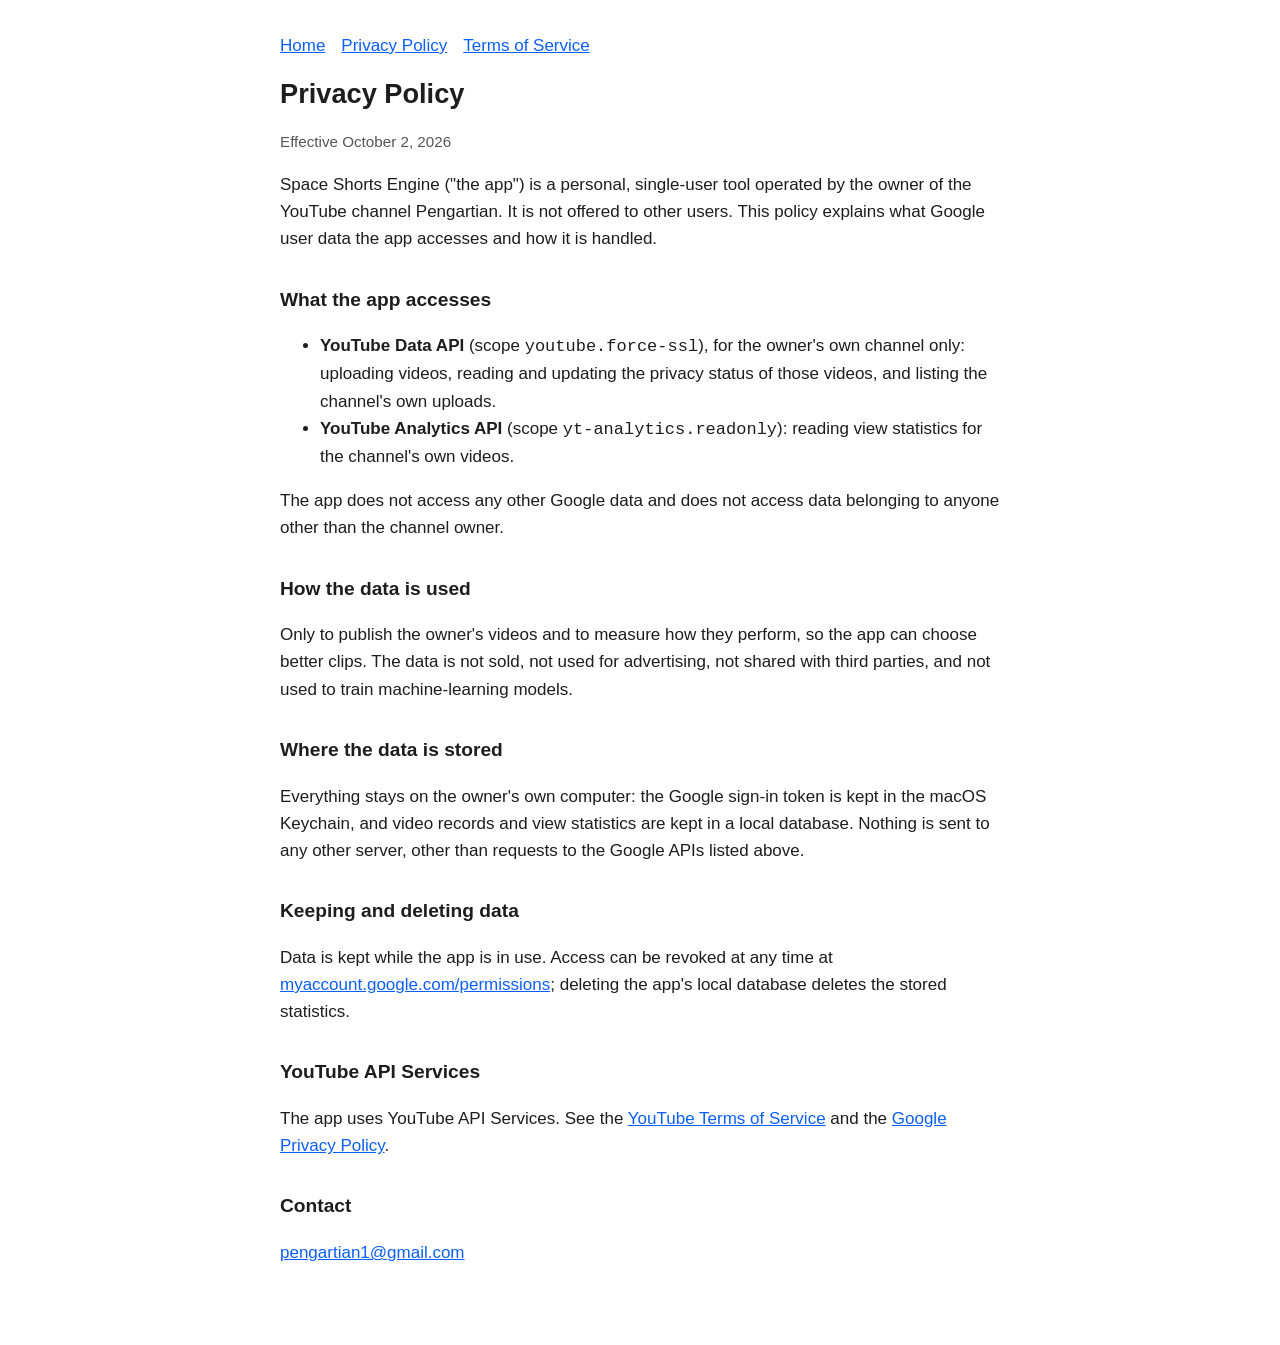
==== privacy.html @ ea08f8c9 "Space Shorts Engine: home, privacy policy, terms" ====
<!doctype html><html lang="en"><head><meta charset="utf-8"><meta name="viewport" content="width=device-width, initial-scale=1">
<title>Privacy Policy — Space Shorts Engine</title><link rel="stylesheet" href="style.css"></head><body>
<nav><a href="index.html">Home</a><a href="privacy.html">Privacy Policy</a><a href="terms.html">Terms of Service</a></nav>
<h1>Privacy Policy</h1>
<p class="muted">Effective October 2, 2026</p>
<p>Space Shorts Engine ("the app") is a personal, single-user tool operated by the owner of the YouTube channel
Pengartian. It is not offered to other users. This policy explains what Google user data the app accesses and how it is handled.</p>
<h2>What the app accesses</h2>
<ul>
<li><strong>YouTube Data API</strong> (scope <code>youtube.force-ssl</code>), for the owner's own channel only: uploading videos,
reading and updating the privacy status of those videos, and listing the channel's own uploads.</li>
<li><strong>YouTube Analytics API</strong> (scope <code>yt-analytics.readonly</code>): reading view statistics for the
channel's own videos.</li>
</ul>
<p>The app does not access any other Google data and does not access data belonging to anyone other than the channel owner.</p>
<h2>How the data is used</h2>
<p>Only to publish the owner's videos and to measure how they perform, so the app can choose better clips. The data is not
sold, not used for advertising, not shared with third parties, and not used to train machine-learning models.</p>
<h2>Where the data is stored</h2>
<p>Everything stays on the owner's own computer: the Google sign-in token is kept in the macOS Keychain, and video records
and view statistics are kept in a local database. Nothing is sent to any other server, other than requests to the Google
APIs listed above.</p>
<h2>Keeping and deleting data</h2>
<p>Data is kept while the app is in use. Access can be revoked at any time at
<a href="https://myaccount.google.com/permissions">myaccount.google.com/permissions</a>; deleting the app's local database
deletes the stored statistics.</p>
<h2>YouTube API Services</h2>
<p>The app uses YouTube API Services. See the <a href="https://www.youtube.com/t/terms">YouTube Terms of Service</a> and the
<a href="https://policies.google.com/privacy">Google Privacy Policy</a>.</p>
<h2>Contact</h2>
<p><a href="mailto:pengartian1@gmail.com">pengartian1@gmail.com</a></p>
</body></html>
---- style.css ----
:root { --fg: #1d1d1f; --muted: #555; --bg: #ffffff; --accent: #0b5fff; }
@media (prefers-color-scheme: dark) { :root { --fg: #f2f2f2; --muted: #b0b0b0; --bg: #111214; --accent: #6ea0ff; } }
body { font: 17px/1.6 -apple-system, BlinkMacSystemFont, "Segoe UI", Roboto, sans-serif; color: var(--fg);
       background: var(--bg); max-width: 720px; margin: 0 auto; padding: 32px 16px 64px; }
h1 { font-size: 1.7rem; line-height: 1.25; } h2 { font-size: 1.2rem; margin-top: 2rem; }
a { color: var(--accent); } nav a { margin-right: 16px; } .muted { color: var(--muted); font-size: .95rem; }
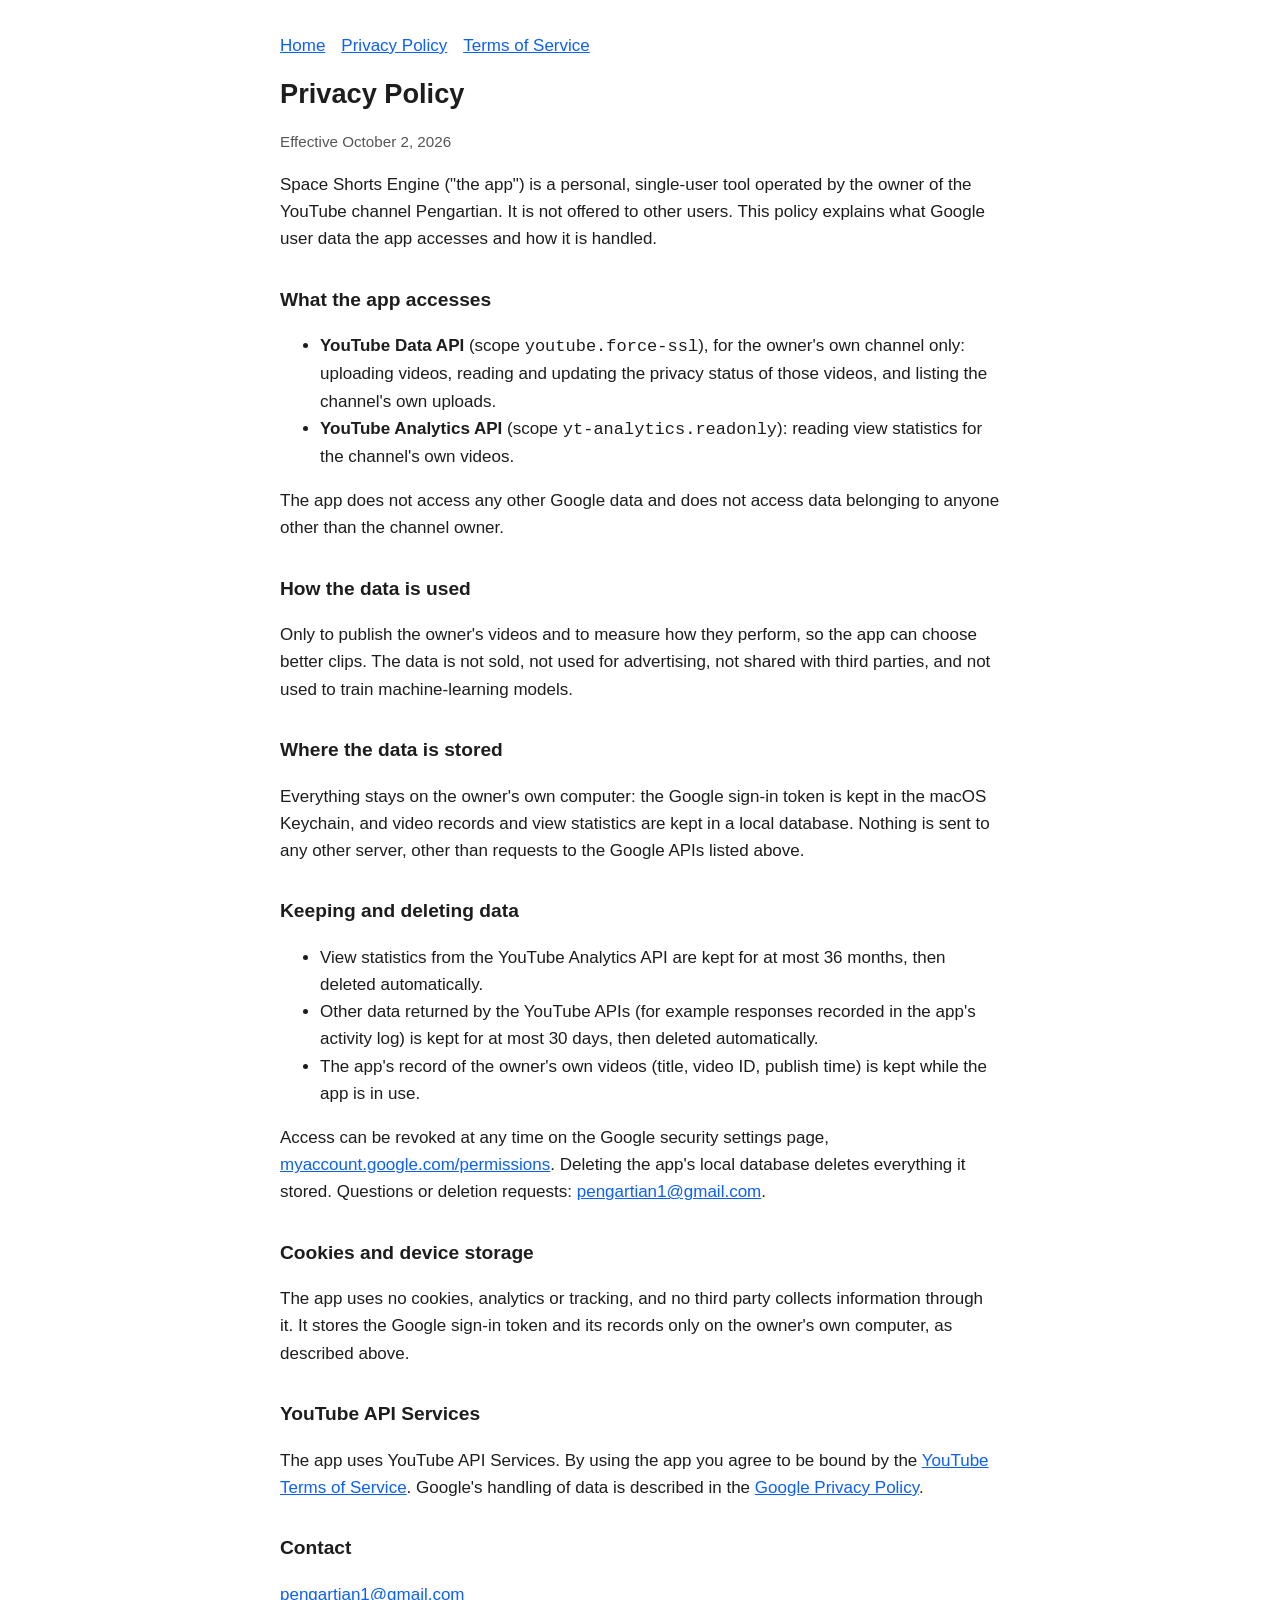
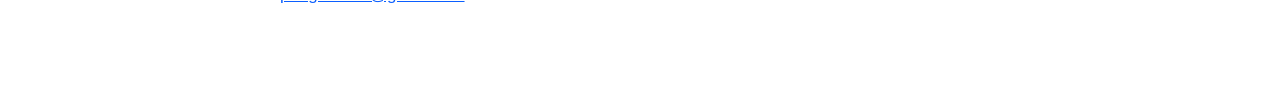
==== commit f926bbf4: "Developed with YouTube badge, data retention periods, YouTube ToS wording Co-Authored-By: Claude Opu" ====
--- a/privacy.html
+++ b/privacy.html
@@ -21,11 +21,22 @@
 and view statistics are kept in a local database. Nothing is sent to any other server, other than requests to the Google
 APIs listed above.</p>
 <h2>Keeping and deleting data</h2>
-<p>Data is kept while the app is in use. Access can be revoked at any time at
-<a href="https://myaccount.google.com/permissions">myaccount.google.com/permissions</a>; deleting the app's local database
-deletes the stored statistics.</p>
+<ul>
+<li>View statistics from the YouTube Analytics API are kept for at most 36 months, then deleted automatically.</li>
+<li>Other data returned by the YouTube APIs (for example responses recorded in the app's activity log) is kept for at
+most 30 days, then deleted automatically.</li>
+<li>The app's record of the owner's own videos (title, video ID, publish time) is kept while the app is in use.</li>
+</ul>
+<p>Access can be revoked at any time on the Google security settings page,
+<a href="https://myaccount.google.com/permissions">myaccount.google.com/permissions</a>. Deleting the app's local
+database deletes everything it stored. Questions or deletion requests:
+<a href="mailto:pengartian1@gmail.com">pengartian1@gmail.com</a>.</p>
+<h2>Cookies and device storage</h2>
+<p>The app uses no cookies, analytics or tracking, and no third party collects information through it. It stores the
+Google sign-in token and its records only on the owner's own computer, as described above.</p>
 <h2>YouTube API Services</h2>
-<p>The app uses YouTube API Services. See the <a href="https://www.youtube.com/t/terms">YouTube Terms of Service</a> and the
+<p>The app uses YouTube API Services. By using the app you agree to be bound by the
+<a href="https://www.youtube.com/t/terms">YouTube Terms of Service</a>. Google's handling of data is described in the
 <a href="https://policies.google.com/privacy">Google Privacy Policy</a>.</p>
 <h2>Contact</h2>
 <p><a href="mailto:pengartian1@gmail.com">pengartian1@gmail.com</a></p>
--- a/style.css
+++ b/style.css
@@ -4,3 +4,4 @@
        background: var(--bg); max-width: 720px; margin: 0 auto; padding: 32px 16px 64px; }
 h1 { font-size: 1.7rem; line-height: 1.25; } h2 { font-size: 1.2rem; margin-top: 2rem; }
 a { color: var(--accent); } nav a { margin-right: 16px; } .muted { color: var(--muted); font-size: .95rem; }
+.badge { margin-top: 2.5rem; } .badge img { width: 300px; height: auto; display: block; }
